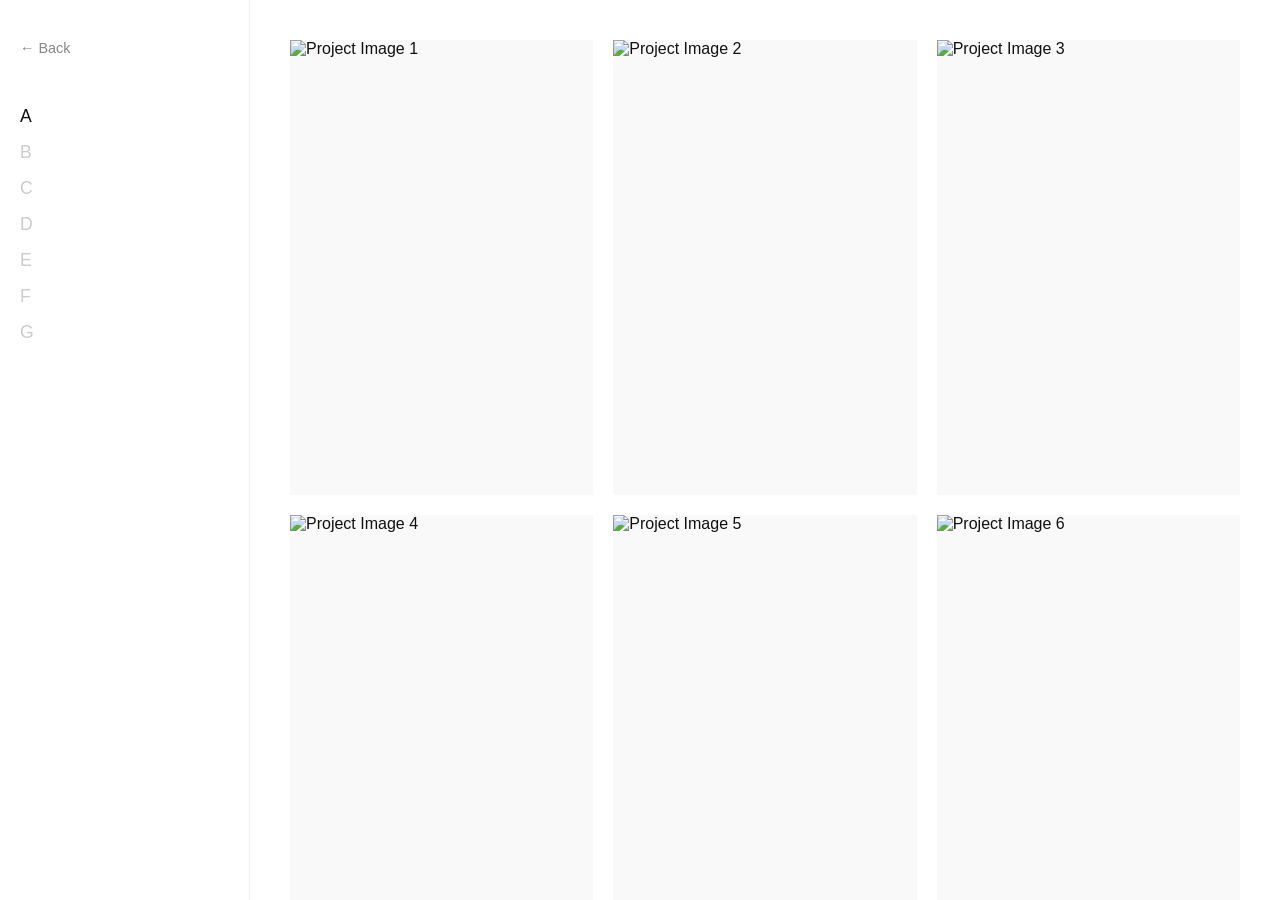
==== project.html @ 8cc1ccda "basic framework" ====
<!DOCTYPE html>
<html lang="en">
<head>
    <meta charset="UTF-8">
    <meta name="viewport" content="width=device-width, initial-scale=1.0">
    <title>Project Gallery</title>
    <link rel="stylesheet" href="project.css">
</head>
<body>
    <div class="project-layout">
        <nav class="project-sidebar">
            <a href="index.html" class="back-btn" data-i18n="backHome">&larr; Back</a>
            
            <ul id="subproject-list">
                <li><button class="sub-btn active" data-sub="A">A</button></li>
                <li><button class="sub-btn" data-sub="B">B</button></li>
                <li><button class="sub-btn" data-sub="C">C</button></li>
                <li><button class="sub-btn" data-sub="D">D</button></li>
                <li><button class="sub-btn" data-sub="E">E</button></li>
                <li><button class="sub-btn" data-sub="F">F</button></li>
                <li><button class="sub-btn" data-sub="G">G</button></li>
            </ul>
        </nav>

        <main class="gallery-area">
            <div id="gallery-grid"></div>
            
            <div id="loading-trigger"></div>
        </main>
    </div>

    <div id="lightbox" class="hidden">
        <button id="close-lightbox">&times;</button>
        <img id="lightbox-img" src="" alt="Preview">
    </div>

    <script src="project.js" defer></script>
</body>
</html>
---- project.css ----
/* ==========================================================================
   Base & Reset
   ========================================================================== */
* {
    margin: 0;
    padding: 0;
    box-sizing: border-box;
    font-family: 'Helvetica Neue', Helvetica, Arial, sans-serif;
}

body {
    background-color: #ffffff;
    color: #111111;
}

a {
    text-decoration: none;
    color: inherit;
}

/* ==========================================================================
   Layout (Desktop)
   ========================================================================== */
.project-layout {
    display: flex;
    height: 100vh;
    overflow: hidden;
}

/* Fixed Sidebar */
.project-sidebar {
    width: 250px;
    flex-shrink: 0;
    border-right: 1px solid #f0f0f0;
    display: flex;
    flex-direction: column;
    padding: 40px 20px;
    background: #fff;
}

.back-btn {
    margin-bottom: 50px;
    font-size: 0.9rem;
    color: #888;
    transition: color 0.3s;
}

.back-btn:hover {
    color: #111;
}

#subproject-list {
    list-style: none;
    display: flex;
    flex-direction: column;
    gap: 15px;
}

.sub-btn {
    background: none;
    border: none;
    font-size: 1.1rem;
    cursor: pointer;
    text-align: left;
    color: #ccc;
    transition: all 0.3s;
}

.sub-btn:hover, .sub-btn.active {
    color: #111;
    font-weight: 500;
}

/* Scrollable Gallery Area */
.gallery-area {
    flex: 1;
    overflow-y: auto;
    padding: 40px;
}

#gallery-grid {
    display: grid;
    grid-template-columns: repeat(3, 1fr);
    gap: 20px;
}

.gallery-item {
    width: 100%;
    aspect-ratio: 2/3; /* Standard photography aspect ratio */
    object-fit: cover;
    cursor: pointer;
    background-color: #f9f9f9;
    transition: opacity 0.3s;
}

.gallery-item:hover {
    opacity: 0.8;
}

#loading-trigger {
    height: 20px;
    margin-top: 20px;
}

/* ==========================================================================
   Lightbox
   ========================================================================== */
#lightbox {
    position: fixed;
    top: 0;
    left: 0;
    width: 100vw;
    height: 100vh;
    background: rgba(255, 255, 255, 0.98);
    z-index: 1000;
    display: flex;
    align-items: center;
    justify-content: center;
    opacity: 1;
    transition: opacity 0.3s;
}

#lightbox.hidden {
    opacity: 0;
    pointer-events: none;
}

#lightbox-img {
    max-width: 90vw;
    max-height: 90vh;
    object-fit: contain;
    box-shadow: 0 10px 30px rgba(0,0,0,0.1);
}

#close-lightbox {
    position: absolute;
    top: 30px;
    right: 40px;
    background: none;
    border: none;
    font-size: 3rem;
    cursor: pointer;
    color: #111;
}

/* ==========================================================================
   Responsive Logic (Mobile Layout Shift)
   ========================================================================== */
@media (max-width: 900px) {
    .project-layout {
        flex-direction: column;
    }
    
    .project-sidebar {
        width: 100%;
        height: auto;
        flex-direction: row;
        align-items: center;
        padding: 15px 20px;
        border-right: none;
        border-bottom: 1px solid #f0f0f0;
        z-index: 10;
    }

    .back-btn {
        margin-bottom: 0;
        margin-right: 30px;
    }

    #subproject-list {
        flex-direction: row;
        overflow-x: auto;
        white-space: nowrap;
        gap: 25px;
        padding-bottom: 5px; /* space for scrollbar */
    }

    .gallery-area {
        padding: 20px;
    }

    #gallery-grid {
        grid-template-columns: repeat(2, 1fr);
    }
}

@media (max-width: 600px) {
    #gallery-grid {
        grid-template-columns: 1fr;
    }
}
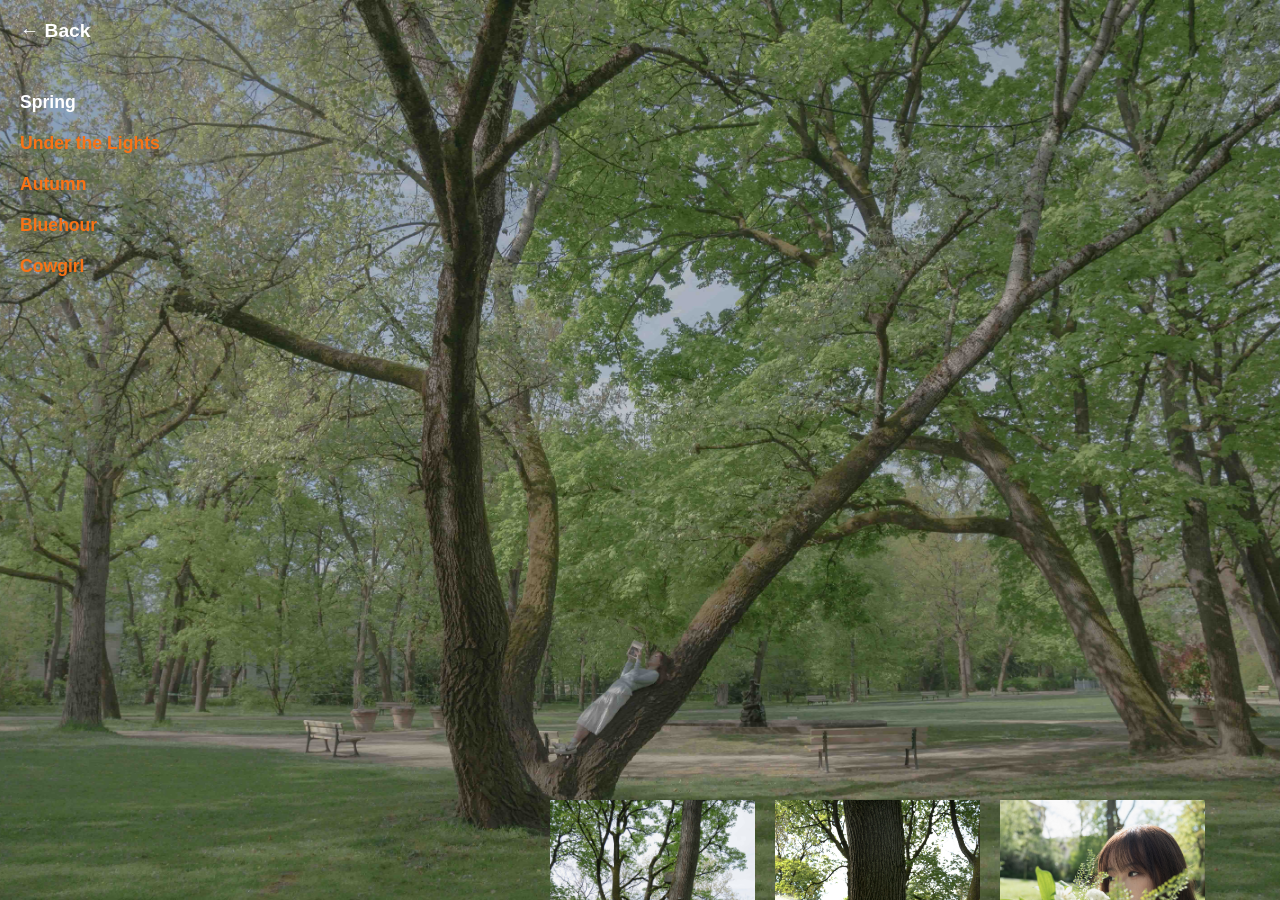
==== commit 51cb1058: "portrait update" ====
--- a/project.html
+++ b/project.html
@@ -11,19 +11,13 @@
         <nav class="project-sidebar">
             <a href="index.html" class="back-btn" data-i18n="backHome">&larr; Back</a>
             
-            <ul id="subproject-list">
-                <li><button class="sub-btn active" data-sub="A">A</button></li>
-                <li><button class="sub-btn" data-sub="B">B</button></li>
-                <li><button class="sub-btn" data-sub="C">C</button></li>
-                <li><button class="sub-btn" data-sub="D">D</button></li>
-                <li><button class="sub-btn" data-sub="E">E</button></li>
-                <li><button class="sub-btn" data-sub="F">F</button></li>
-                <li><button class="sub-btn" data-sub="G">G</button></li>
-            </ul>
+            <ul id="subproject-list"></ul>
         </nav>
 
         <main class="gallery-area">
-            <div id="gallery-grid"></div>
+            <div id="gallery-grid">
+                
+            </div>
             
             <div id="loading-trigger"></div>
         </main>
--- a/project.css
+++ b/project.css
@@ -9,7 +9,7 @@
 }
 
 body {
-    background-color: #ffffff;
+
     color: #111111;
 }
 
@@ -23,73 +23,92 @@
    ========================================================================== */
 .project-layout {
     display: flex;
+    position: relative;
     height: 100vh;
     overflow: hidden;
+    background-image: var(--page-bg);
+    background-size: cover;
+    background-position: center;
+    background-repeat: no-repeat;
 }
 
 /* Fixed Sidebar */
 .project-sidebar {
-    width: 250px;
+    width: 200px;
+    height: 300px;
     flex-shrink: 0;
-    border-right: 1px solid #f0f0f0;
-    display: flex;
+    border-right:none;
+    display: flex;
+    position: absolute;
+    top: 0;
+    left: 0;
+    z-index: 10;
     flex-direction: column;
-    padding: 40px 20px;
-    background: #fff;
+    padding: 20px 20px;
+    background: transparent;
 }
 
 .back-btn {
     margin-bottom: 50px;
-    font-size: 0.9rem;
-    color: #888;
+    font-size: 1.2rem;
+    font-weight: bold;
+    color: #ffffff;
     transition: color 0.3s;
 }
 
 .back-btn:hover {
-    color: #111;
+    color: #a3a3a3;
 }
 
 #subproject-list {
     list-style: none;
     display: flex;
     flex-direction: column;
-    gap: 15px;
+    gap: 20px;
 }
 
 .sub-btn {
     background: none;
     border: none;
     font-size: 1.1rem;
+    font-weight: bold;
     cursor: pointer;
     text-align: left;
-    color: #ccc;
+    color: #F97316;
     transition: all 0.3s;
 }
 
 .sub-btn:hover, .sub-btn.active {
-    color: #111;
-    font-weight: 500;
+    color: #ffffff;
 }
 
 /* Scrollable Gallery Area */
 .gallery-area {
+    position: relative;
+    z-index: 1;
     flex: 1;
     overflow-y: auto;
-    padding: 40px;
+    padding-top: 800px;
+    padding-left: 400px;
+    padding-right: 225px;
+    left: 150px;
+    top: 0px;
+    background: transparent;
 }
 
 #gallery-grid {
-    display: grid;
-    grid-template-columns: repeat(3, 1fr);
-    gap: 20px;
+    column-count: 3;
+    column-gap: 20px;
 }
 
 .gallery-item {
     width: 100%;
-    aspect-ratio: 2/3; /* Standard photography aspect ratio */
-    object-fit: cover;
+    height: auto;
+    display: block;
+    margin-bottom: 20px;
+    break-inside: avoid;
     cursor: pointer;
-    background-color: #f9f9f9;
+    background-color: transparent;
     transition: opacity 0.3s;
 }
 
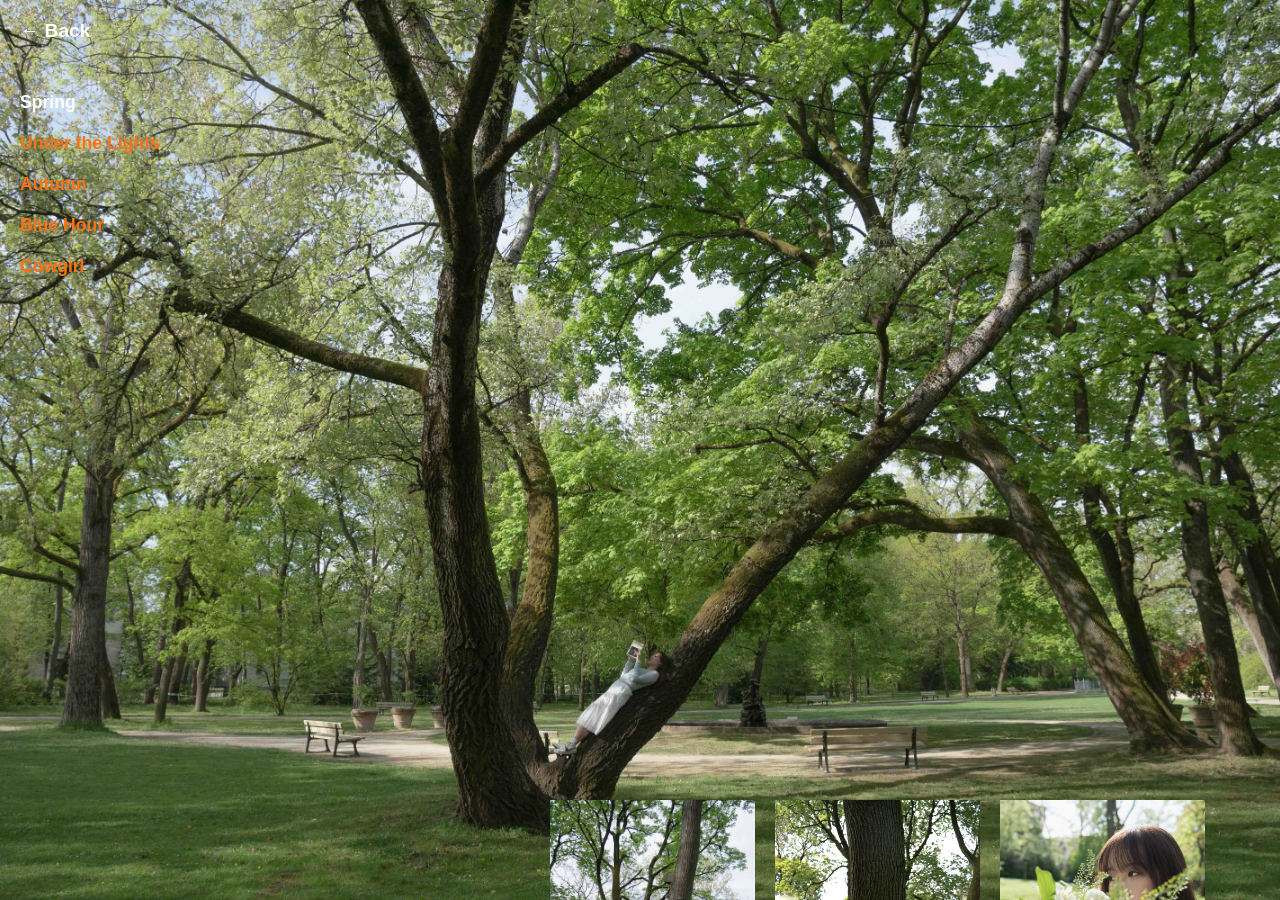
==== commit 9a92e0d7: "language update" ====
--- a/project.html
+++ b/project.html
@@ -3,6 +3,7 @@
 <head>
     <meta charset="UTF-8">
     <meta name="viewport" content="width=device-width, initial-scale=1.0">
+    <meta name="description" content="Photography project gallery by Hu.">
     <title>Project Gallery</title>
     <link rel="stylesheet" href="project.css">
 </head>
@@ -15,19 +16,17 @@
         </nav>
 
         <main class="gallery-area">
-            <div id="gallery-grid">
-                
-            </div>
-            
+            <div id="gallery-grid"></div>
             <div id="loading-trigger"></div>
         </main>
     </div>
 
     <div id="lightbox" class="hidden">
-        <button id="close-lightbox">&times;</button>
-        <img id="lightbox-img" src="" alt="Preview">
+        <button id="close-lightbox" data-i18n-attr="aria-label:closePreview;title:closePreview">&times;</button>
+        <img id="lightbox-img" src="" alt="Preview image" data-i18n-attr="alt:previewAlt">
     </div>
 
+    <script src="translation.js"></script>
     <script src="project.js" defer></script>
 </body>
 </html>
